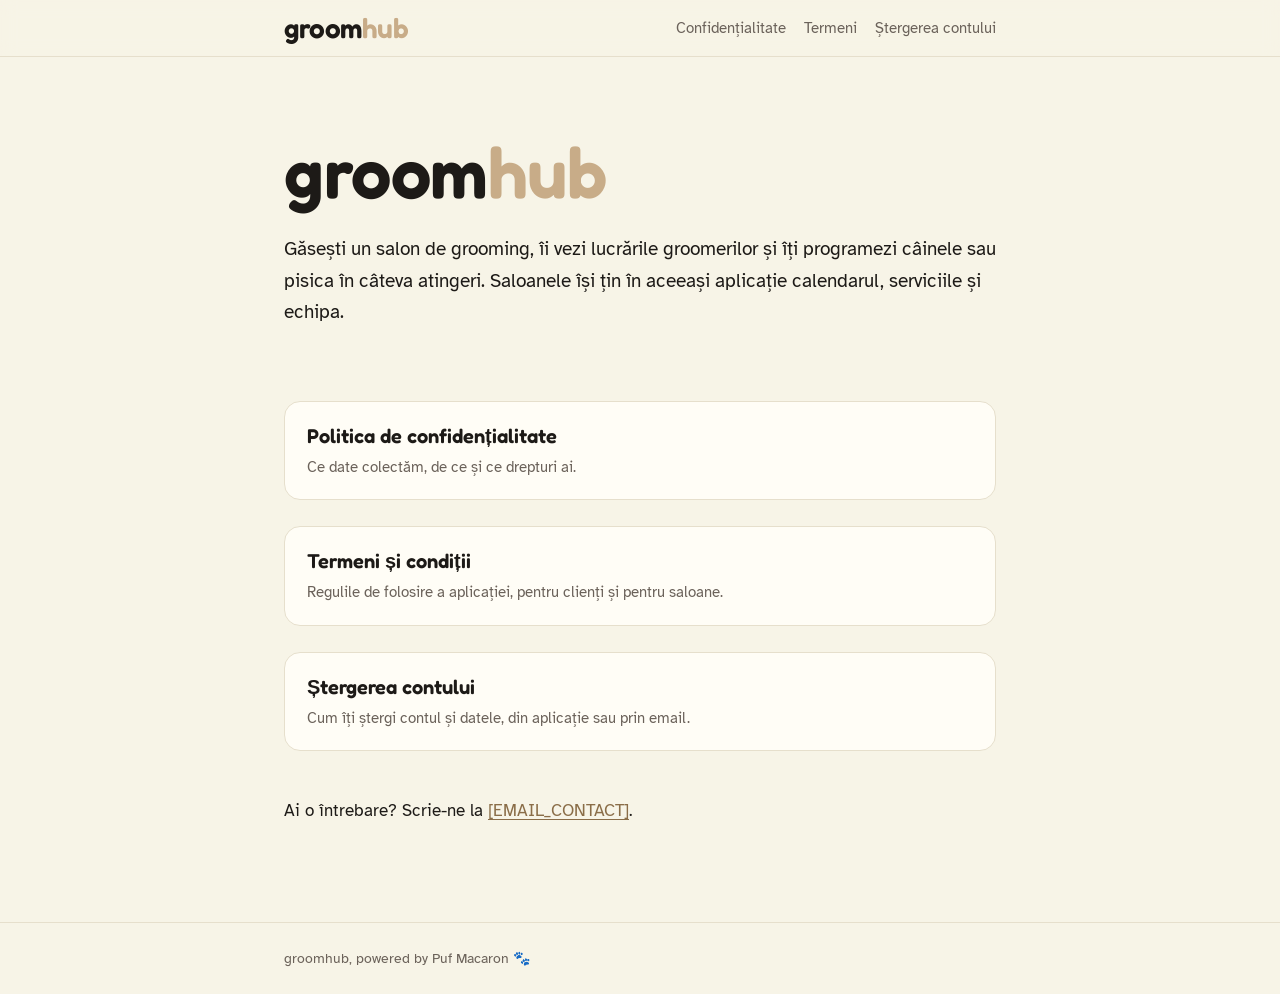
==== index.html @ 422c986d "Add files via upload" ====
<!doctype html>
<html lang="ro">
<head>
  <meta charset="utf-8" />
  <meta name="viewport" content="width=device-width, initial-scale=1" />
  <title>groomhub — programări la grooming pentru câini și pisici</title>
  <meta name="description" content="groomhub: găsește un salon de grooming, alege groomerul și programează-ți animalul în câteva atingeri." />
  <link rel="preconnect" href="https://fonts.googleapis.com" />
  <link rel="preconnect" href="https://fonts.gstatic.com" crossorigin />
  <link href="https://fonts.googleapis.com/css2?family=Atkinson+Hyperlegible:wght@400;700&family=Fredoka:wght@600&display=swap" rel="stylesheet" />
  <link rel="stylesheet" href="style.css" />
</head>
<body>
  <header class="site-header">
    <div class="inner">
      <a class="wordmark" href="index.html">groom<span>hub</span></a>
      <nav class="site-nav" aria-label="Pagini">
        <a href="confidentialitate.html">Confidențialitate</a>
        <a href="termeni.html">Termeni</a>
        <a href="stergere-cont.html">Ștergerea contului</a>
      </nav>
    </div>
  </header>

  <main>
    <section class="hero">
      <h1>groom<span>hub</span></h1>
      <p class="lead">Găsești un salon de grooming, îi vezi lucrările groomerilor și îți programezi câinele sau pisica în câteva atingeri. Saloanele își țin în aceeași aplicație calendarul, serviciile și echipa.</p>
    </section>

    <ul class="links">
      <li>
        <a href="confidentialitate.html">
          <strong>Politica de confidențialitate</strong>
          <span>Ce date colectăm, de ce și ce drepturi ai.</span>
        </a>
      </li>
      <li>
        <a href="termeni.html">
          <strong>Termeni și condiții</strong>
          <span>Regulile de folosire a aplicației, pentru clienți și pentru saloane.</span>
        </a>
      </li>
      <li>
        <a href="stergere-cont.html">
          <strong>Ștergerea contului</strong>
          <span>Cum îți ștergi contul și datele, din aplicație sau prin email.</span>
        </a>
      </li>
    </ul>

    <p>Ai o întrebare? Scrie-ne la <a href="mailto:[EMAIL_CONTACT]">[EMAIL_CONTACT]</a>.</p>
  </main>

  <footer class="site-footer">
    <div class="inner">groomhub, powered by Puf Macaron 🐾</div>
  </footer>
</body>
</html>
---- style.css ----
/* groomhub — pagini legale. Culorile vin din logo: crem, negru, bej. */
:root {
  --cream: #f7f4e7;
  --paper: #fffdf6;
  --ink: #1d1a17;
  --muted: #6b625a;
  --beige: #c8ac88;
  --beige-deep: #8a6d48;
  --line: #e6dfcc;
}

* { box-sizing: border-box; }

html { scroll-padding-top: 88px; }

body {
  margin: 0;
  background: var(--cream);
  color: var(--ink);
  font-family: 'Atkinson Hyperlegible', system-ui, -apple-system, 'Segoe UI', sans-serif;
  font-size: 17px;
  line-height: 1.65;
}

a { color: var(--beige-deep); text-underline-offset: 3px; }
a:hover { color: var(--ink); }
a:focus-visible { outline: 3px solid var(--beige); outline-offset: 2px; border-radius: 4px; }

/* Antetul: numele scris ca în logo */
.site-header {
  position: sticky;
  top: 0;
  background: color-mix(in srgb, var(--cream) 92%, transparent);
  backdrop-filter: blur(8px);
  border-bottom: 1px solid var(--line);
  z-index: 10;
}
.site-header .inner {
  max-width: 760px;
  margin: 0 auto;
  padding: 14px 24px;
  display: flex;
  align-items: center;
  justify-content: space-between;
  gap: 16px;
  flex-wrap: wrap;
}
.wordmark {
  font-family: 'Fredoka', 'Atkinson Hyperlegible', sans-serif;
  font-weight: 600;
  font-size: 28px;
  letter-spacing: -0.5px;
  text-decoration: none;
  color: var(--ink);
  line-height: 1;
}
.wordmark span { color: var(--beige); }
.site-nav { display: flex; gap: 18px; flex-wrap: wrap; font-size: 15px; }
.site-nav a { color: var(--muted); text-decoration: none; }
.site-nav a[aria-current='page'] { color: var(--ink); font-weight: 700; }
.site-nav a:hover { color: var(--ink); }

main {
  max-width: 760px;
  margin: 0 auto;
  padding: 48px 24px 80px;
}

h1, h2, h3 {
  font-family: 'Fredoka', 'Atkinson Hyperlegible', sans-serif;
  font-weight: 600;
  line-height: 1.2;
}
h1 { font-size: clamp(34px, 6vw, 46px); margin: 0 0 8px; letter-spacing: -0.5px; }
h2 { font-size: 24px; margin: 48px 0 12px; }
h3 { font-size: 19px; margin: 28px 0 8px; }

.updated { color: var(--muted); font-size: 15px; margin: 0 0 32px; }
.lead { font-size: 19px; max-width: 62ch; }

p, li { max-width: 68ch; }
ul { padding-left: 1.2em; }
li { margin: 6px 0; }

/* Cuprinsul */
.toc {
  background: var(--paper);
  border: 1px solid var(--line);
  border-radius: 16px;
  padding: 18px 24px;
  margin: 32px 0 8px;
}
.toc strong { font-family: 'Fredoka', sans-serif; font-weight: 600; }
.toc ol { margin: 8px 0 0; padding-left: 1.3em; columns: 2; column-gap: 32px; }
.toc li { margin: 4px 0; break-inside: avoid; }
@media (max-width: 600px) { .toc ol { columns: 1; } }

/* Casetă pentru informațiile importante */
.note {
  border-left: 4px solid var(--beige);
  background: var(--paper);
  padding: 14px 20px;
  border-radius: 0 12px 12px 0;
  margin: 20px 0;
}

/* Pagina de start */
.hero { padding: 24px 0 8px; }
.hero h1 { font-size: clamp(44px, 9vw, 72px); margin-bottom: 12px; }
.hero h1 span { color: var(--beige); }
.links { display: grid; gap: 14px; margin: 40px 0; padding: 0; list-style: none; }
.links a {
  display: block;
  background: var(--paper);
  border: 1px solid var(--line);
  border-radius: 16px;
  padding: 18px 22px;
  text-decoration: none;
  color: var(--ink);
}
.links a:hover { border-color: var(--beige); }
.links strong { font-family: 'Fredoka', sans-serif; font-weight: 600; font-size: 20px; display: block; }
.links span { color: var(--muted); font-size: 15px; }

.steps { counter-reset: step; list-style: none; padding: 0; }
.steps li { counter-increment: step; position: relative; padding-left: 44px; margin: 14px 0; }
.steps li::before {
  content: counter(step);
  position: absolute;
  left: 0;
  top: 1px;
  width: 28px;
  height: 28px;
  border-radius: 50%;
  background: var(--ink);
  color: var(--cream);
  font-family: 'Fredoka', sans-serif;
  font-weight: 600;
  font-size: 15px;
  display: grid;
  place-items: center;
}

.site-footer {
  border-top: 1px solid var(--line);
  color: var(--muted);
  font-size: 14px;
}
.site-footer .inner { max-width: 760px; margin: 0 auto; padding: 24px; }

@media (prefers-reduced-motion: reduce) {
  html { scroll-behavior: auto; }
}
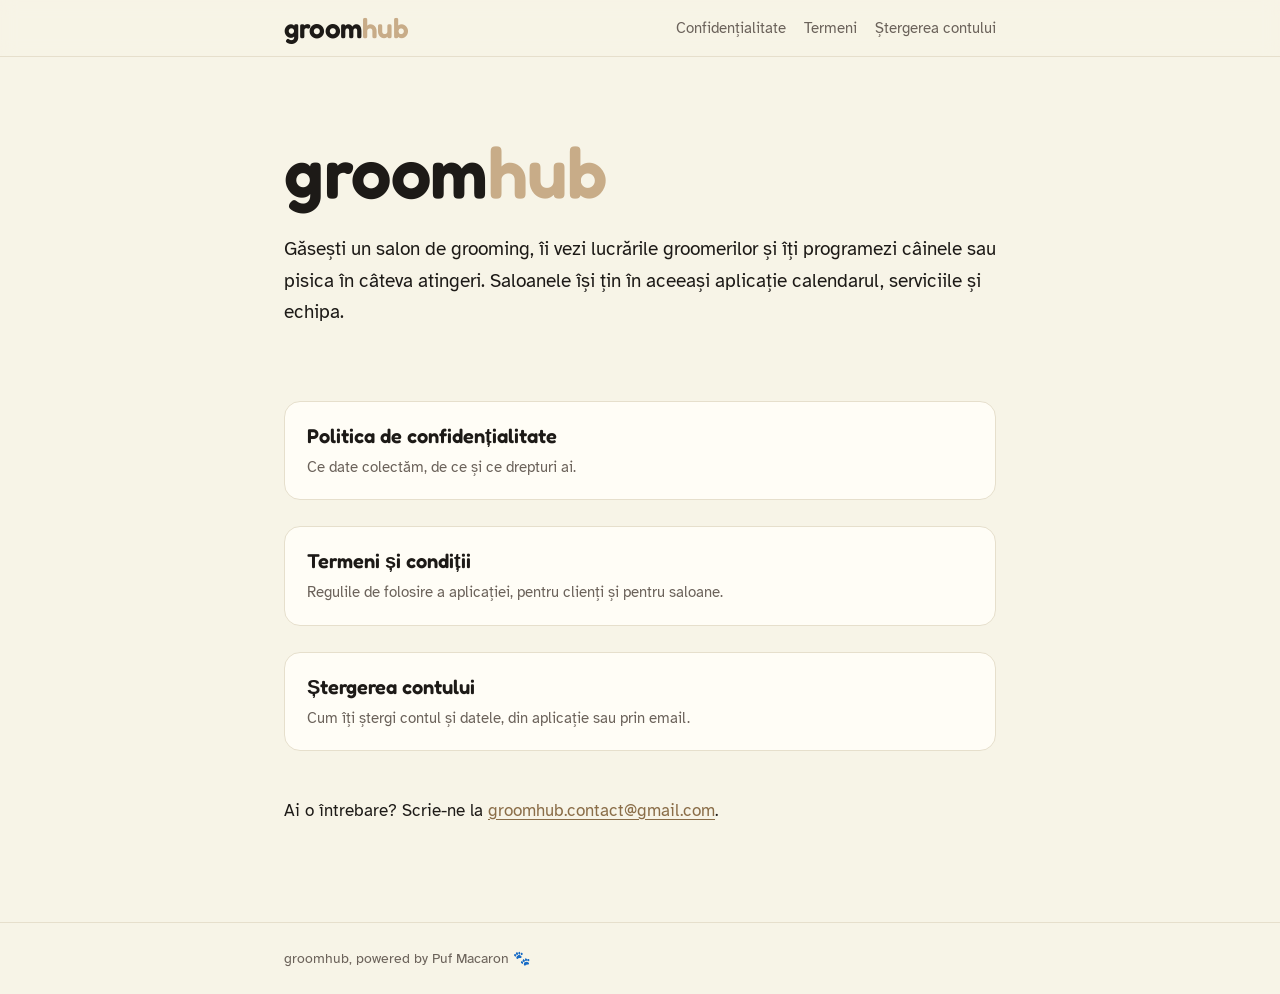
==== commit f38bc8e8: "Update relevant data" ====
--- a/index.html
+++ b/index.html
@@ -49,7 +49,7 @@
       </li>
     </ul>
 
-    <p>Ai o întrebare? Scrie-ne la <a href="mailto:[EMAIL_CONTACT]">[EMAIL_CONTACT]</a>.</p>
+    <p>Ai o întrebare? Scrie-ne la <a href="mailto:groomhub.contact@gmail.com">groomhub.contact@gmail.com</a>.</p>
   </main>
 
   <footer class="site-footer">
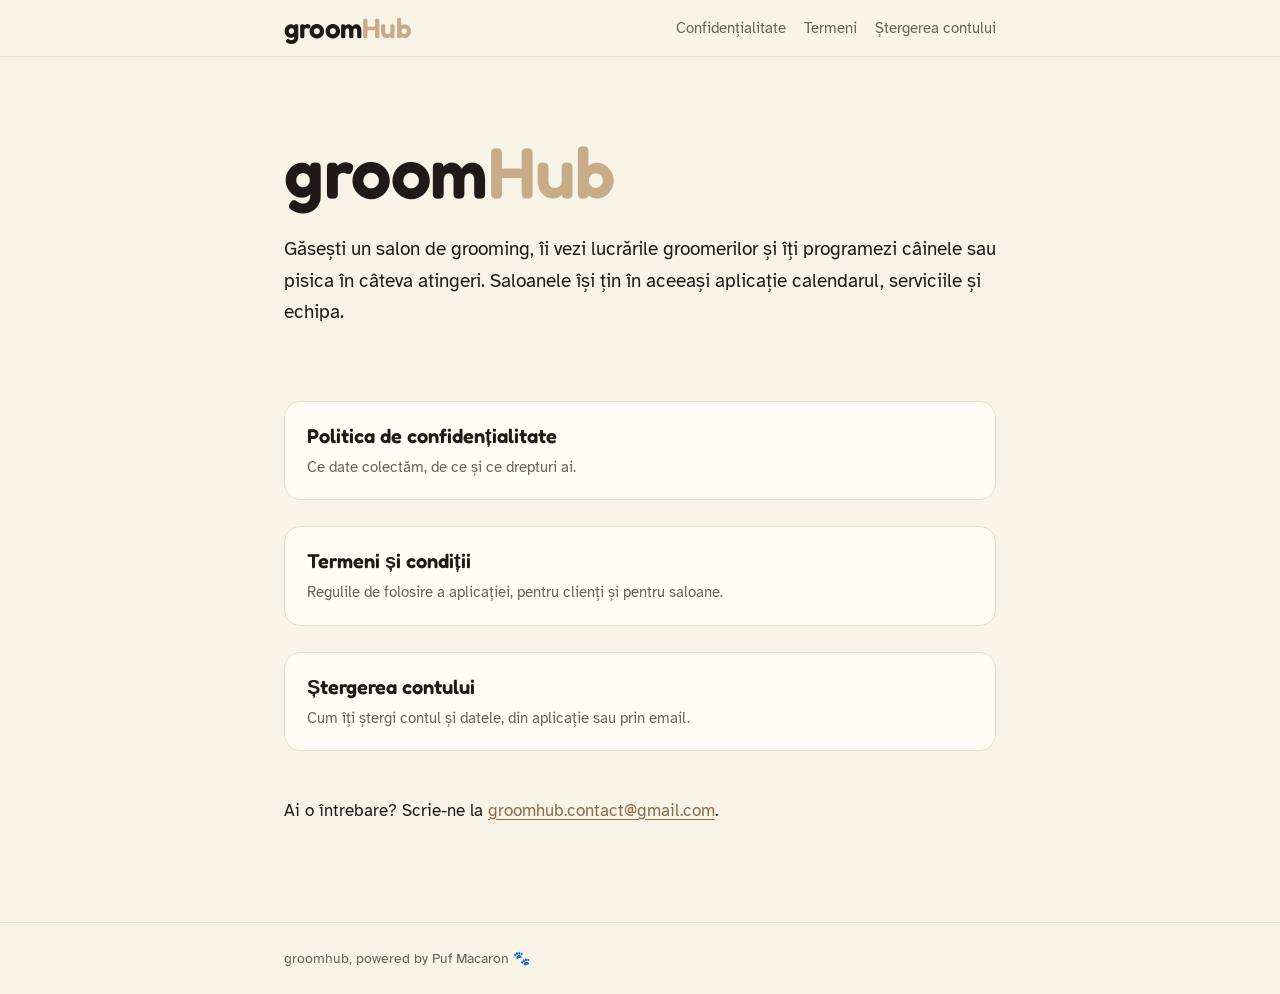
==== commit c1958568: "Update name" ====
--- a/index.html
+++ b/index.html
@@ -13,7 +13,7 @@
 <body>
   <header class="site-header">
     <div class="inner">
-      <a class="wordmark" href="index.html">groom<span>hub</span></a>
+      <a class="wordmark" href="index.html">groom<span>Hub</span></a>
       <nav class="site-nav" aria-label="Pagini">
         <a href="confidentialitate.html">Confidențialitate</a>
         <a href="termeni.html">Termeni</a>
@@ -24,7 +24,7 @@
 
   <main>
     <section class="hero">
-      <h1>groom<span>hub</span></h1>
+      <h1>groom<span>Hub</span></h1>
       <p class="lead">Găsești un salon de grooming, îi vezi lucrările groomerilor și îți programezi câinele sau pisica în câteva atingeri. Saloanele își țin în aceeași aplicație calendarul, serviciile și echipa.</p>
     </section>
 
